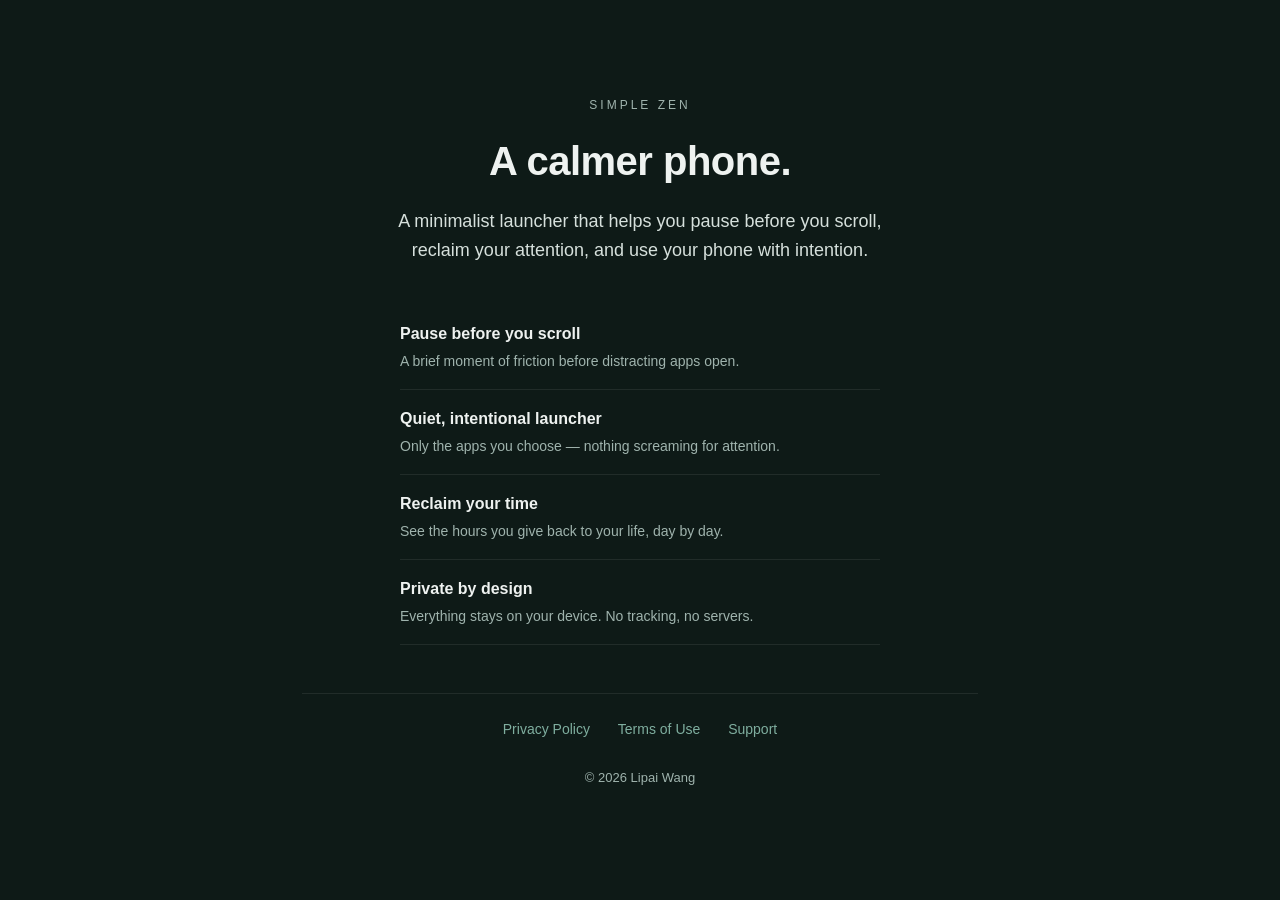
==== index.html @ 5aeed4de "feat: add home, privacy policy, and terms of use pages The App Store listing and in-app links point " ====
<!DOCTYPE html>
<html lang="en">
<head>
  <meta charset="UTF-8" />
  <meta name="viewport" content="width=device-width, initial-scale=1.0" />
  <title>Simple Zen — A calmer phone</title>
  <meta name="description" content="Simple Zen is a minimalist iOS launcher for digital wellbeing. Pause before you scroll, reclaim your attention, and use your phone with intention." />
  <style>
    :root {
      --bg: #0e1a17;
      --ink: #eef2f0;
      --muted: #9fb3ad;
      --sage: #7fae9f;
      --line: rgba(255,255,255,0.08);
    }
    * { box-sizing: border-box; }
    body {
      margin: 0;
      background: var(--bg);
      color: var(--ink);
      font-family: -apple-system, BlinkMacSystemFont, "Segoe UI", Roboto, Helvetica, Arial, sans-serif;
      line-height: 1.6;
      -webkit-font-smoothing: antialiased;
    }
    .wrap { max-width: 720px; margin: 0 auto; padding: 96px 22px 80px; text-align: center; }
    a { color: var(--sage); text-decoration: none; }
    .eyebrow { font-size: 12px; letter-spacing: 3px; text-transform: uppercase; color: var(--muted); margin: 0 0 14px; }
    h1 { font-size: 40px; font-weight: 600; margin: 0 0 14px; letter-spacing: -0.5px; }
    .tagline { font-size: 18px; color: #d6e0dc; max-width: 520px; margin: 0 auto 40px; }
    .features { text-align: left; max-width: 480px; margin: 0 auto 48px; }
    .feature { padding: 16px 0; border-bottom: 1px solid var(--line); }
    .feature h3 { font-size: 16px; font-weight: 600; margin: 0 0 4px; }
    .feature p { font-size: 14px; color: var(--muted); margin: 0; }
    .links { margin-top: 48px; padding-top: 24px; border-top: 1px solid var(--line); color: var(--muted); font-size: 14px; }
    .links a { margin: 0 12px; }
  </style>
</head>
<body>
  <main class="wrap">
    <p class="eyebrow">Simple Zen</p>
    <h1>A calmer phone.</h1>
    <p class="tagline">A minimalist launcher that helps you pause before you scroll, reclaim your attention, and use your phone with intention.</p>

    <div class="features">
      <div class="feature">
        <h3>Pause before you scroll</h3>
        <p>A brief moment of friction before distracting apps open.</p>
      </div>
      <div class="feature">
        <h3>Quiet, intentional launcher</h3>
        <p>Only the apps you choose — nothing screaming for attention.</p>
      </div>
      <div class="feature">
        <h3>Reclaim your time</h3>
        <p>See the hours you give back to your life, day by day.</p>
      </div>
      <div class="feature">
        <h3>Private by design</h3>
        <p>Everything stays on your device. No tracking, no servers.</p>
      </div>
    </div>

    <div class="links">
      <a href="./privacy.html">Privacy Policy</a>
      <a href="./terms.html">Terms of Use</a>
      <a href="mailto:williamjiaminus@gmail.com">Support</a>
    </div>
    <p style="color:var(--muted); font-size:13px; margin-top:28px;">© 2026 Lipai Wang</p>
  </main>
</body>
</html>
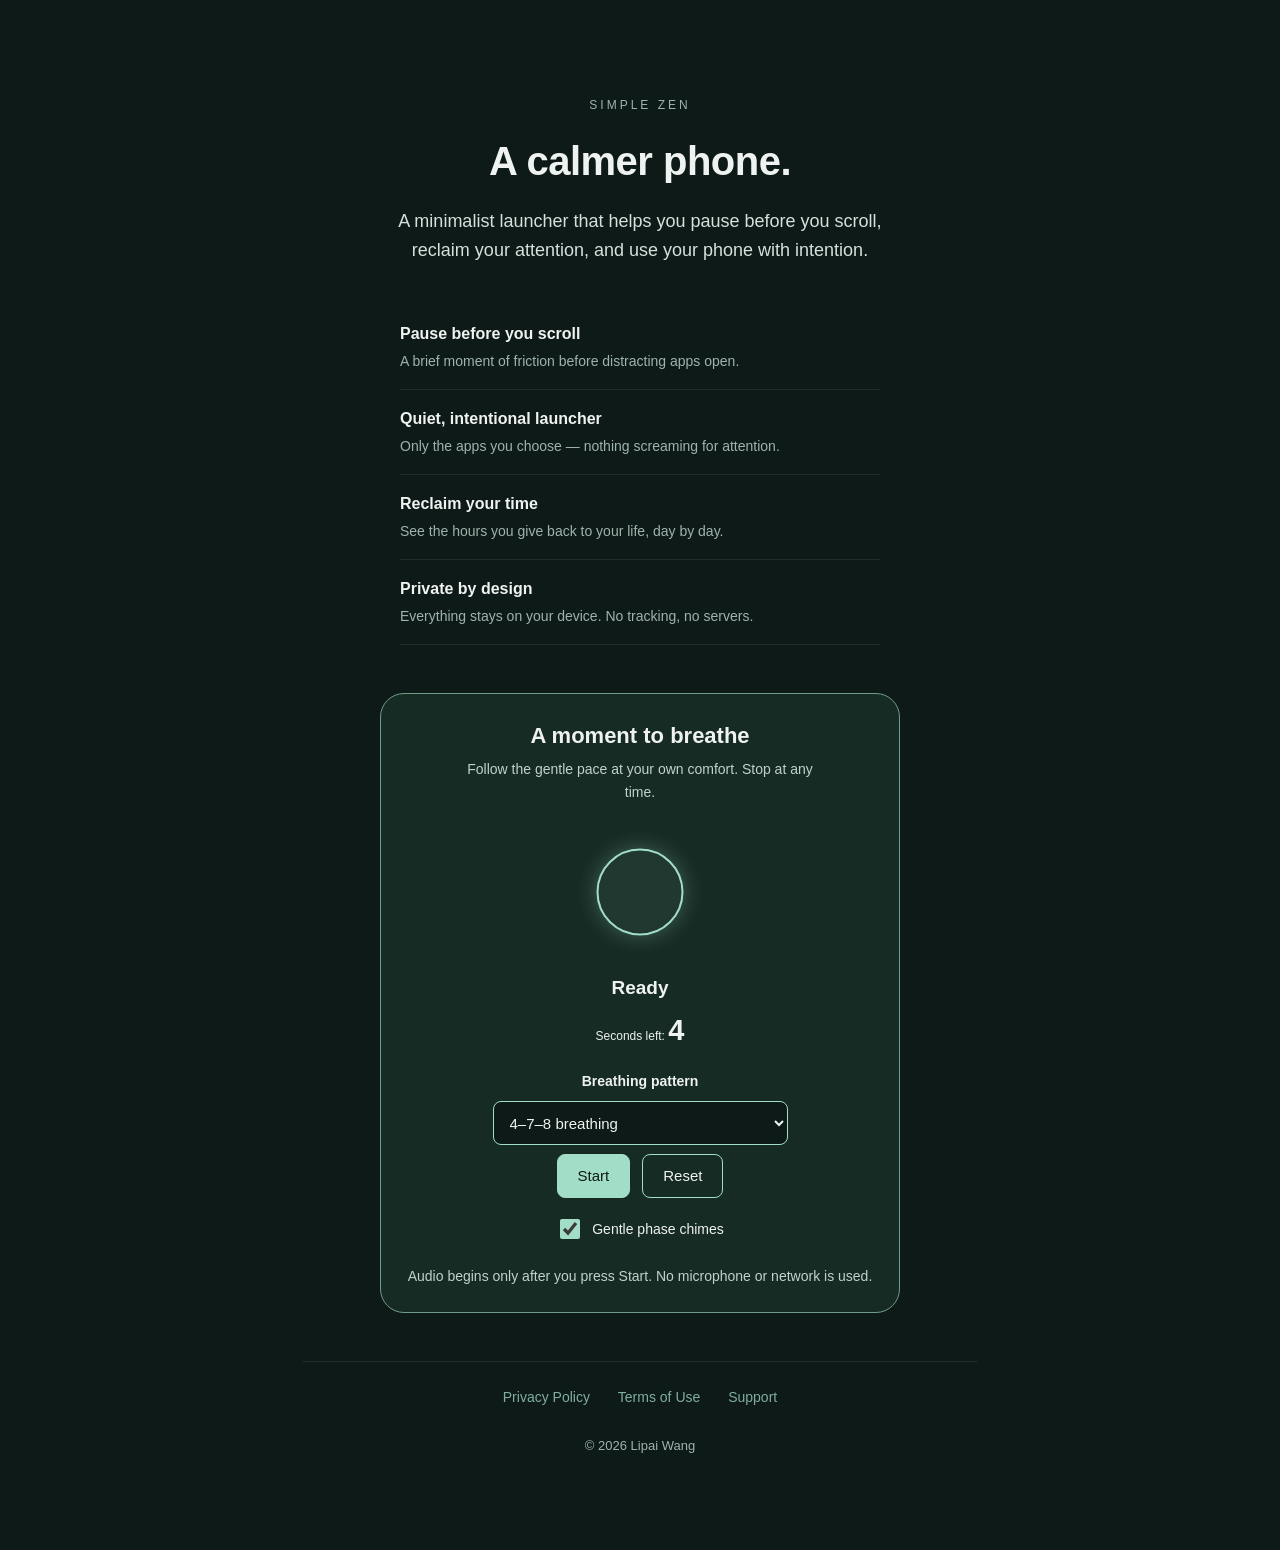
==== commit 1fd1cd56: "feat(zen): FW5-SIMPLEZEN-01 procedural 4-7-8/box breathing pacer & WebAudio chime" ====
--- a/index.html
+++ b/index.html
@@ -34,6 +34,7 @@
     .links { margin-top: 48px; padding-top: 24px; border-top: 1px solid var(--line); color: var(--muted); font-size: 14px; }
     .links a { margin: 0 12px; }
   </style>
+  <link rel="stylesheet" href="./zen/styles.css" />
 </head>
 <body>
   <main class="wrap">
@@ -67,5 +68,6 @@
     </div>
     <p style="color:var(--muted); font-size:13px; margin-top:28px;">© 2026 Lipai Wang</p>
   </main>
+  <script type="module" src="./zen/view.mjs"></script>
 </body>
 </html>
--- a/zen/styles.css
+++ b/zen/styles.css
@@ -0,0 +1,39 @@
+/* All selectors remain inside the new component: disabled mode is layout-identical. */
+.zen-pacer {
+  --zen-panel: #172b25;
+  --zen-ink: #eef2f0;
+  --zen-muted: #c0d2cb;
+  --zen-accent: #a1ddc7;
+  --zen-outline: #beeedd;
+  margin: 0 auto 48px;
+  padding: 28px 24px 24px;
+  max-width: 520px;
+  border: 1px solid #739988;
+  border-radius: 24px;
+  background: var(--zen-panel);
+  color: var(--zen-ink);
+  text-align: center;
+}
+.zen-pacer h2 { margin: 0 0 8px; font-size: 22px; line-height: 1.3; }
+.zen-pacer .zen-help, .zen-pacer .zen-note { color: var(--zen-muted); font-size: 14px; }
+.zen-pacer .zen-help { margin: 0 auto 12px; max-width: 350px; }
+.zen-pacer .zen-ring { display: grid; place-items: center; margin: 14px auto 6px; width: 150px; height: 150px; }
+.zen-pacer .zen-ring-inner { width: 128px; height: 128px; border-radius: 50%; border: 3px solid var(--zen-accent); box-shadow: 0 0 32px #9ddcc350; background: #87ccb314; }
+.zen-pacer .zen-phase { font-size: 19px; font-weight: 600; margin: 0; min-height: 28px; }
+.zen-pacer .zen-countdown { margin: 4px 0 16px; font-variant-numeric: tabular-nums; font-size: 29px; font-weight: 600; }
+.zen-pacer .zen-countdown-desc { font-size: 12px; font-weight: 400; }
+.zen-pacer .zen-controls { display: grid; gap: 9px; justify-items: center; }
+.zen-pacer .zen-controls > label:first-child { font-size: 14px; font-weight: 600; }
+.zen-pacer select, .zen-pacer button { font: inherit; font-size: 15px; min-height: 44px; border-radius: 8px; }
+.zen-pacer select { width: min(100%, 295px); background: #0e1a17; color: #eef2f0; border: 1px solid #a1ddc7; padding: 7px 12px; }
+.zen-pacer button { border: 1px solid #a1ddc7; padding: 8px 20px; cursor: pointer; color: #0e1a17; background: #a1ddc7; }
+.zen-pacer button + button { background: #172b25; color: #eef2f0; }
+.zen-pacer .zen-actions { display: flex; gap: 12px; flex-wrap: wrap; justify-content: center; }
+.zen-pacer .zen-chime-toggle { display: flex; gap: 9px; align-items: center; min-height: 44px; font-size: 14px; }
+.zen-pacer input[type="checkbox"] { width: 20px; height: 20px; accent-color: #a1ddc7; }
+.zen-pacer button:focus-visible, .zen-pacer select:focus-visible, .zen-pacer input:focus-visible { outline: 3px solid var(--zen-outline); outline-offset: 3px; }
+.zen-pacer .zen-note { margin: 14px 0 0; }
+@media (prefers-reduced-motion: reduce) {
+  .zen-pacer .zen-ring-inner { transform: none !important; box-shadow: none; }
+}
+@media (max-width: 380px) { .zen-pacer { padding: 24px 14px; } }
